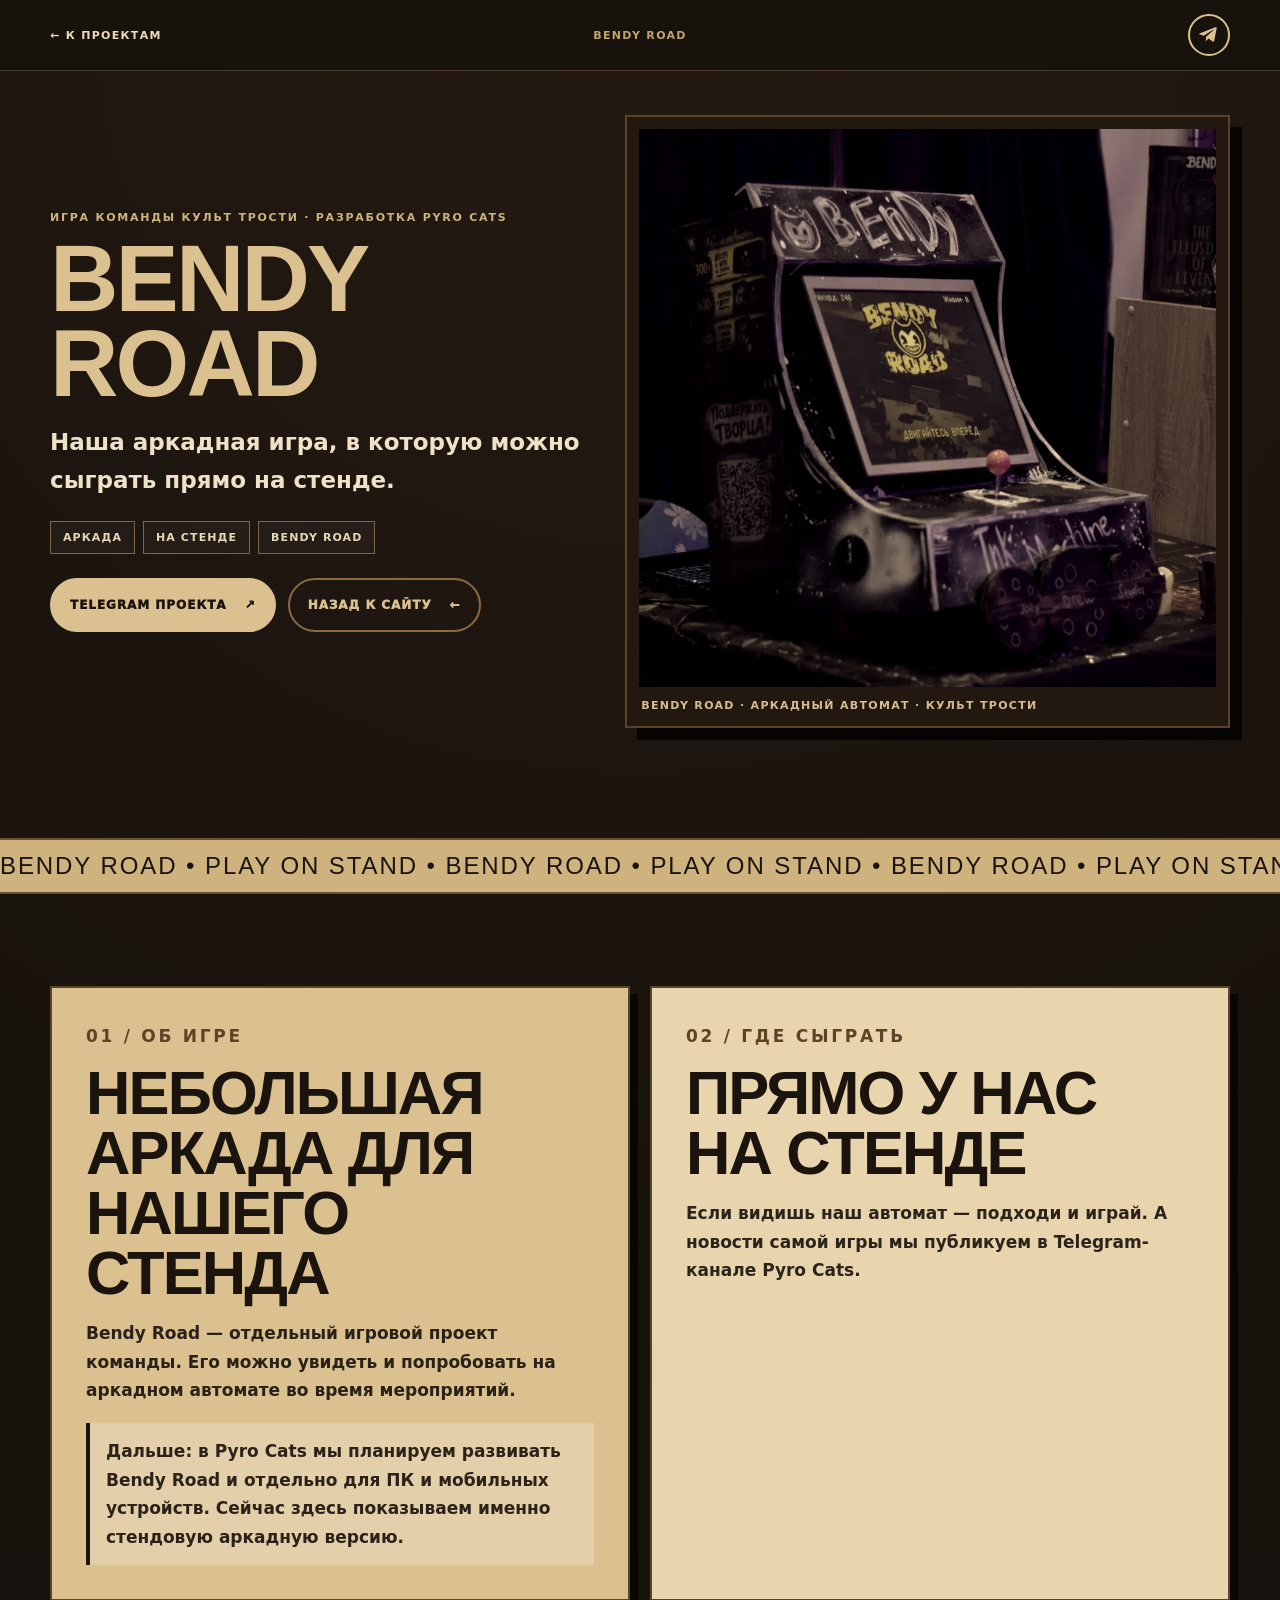
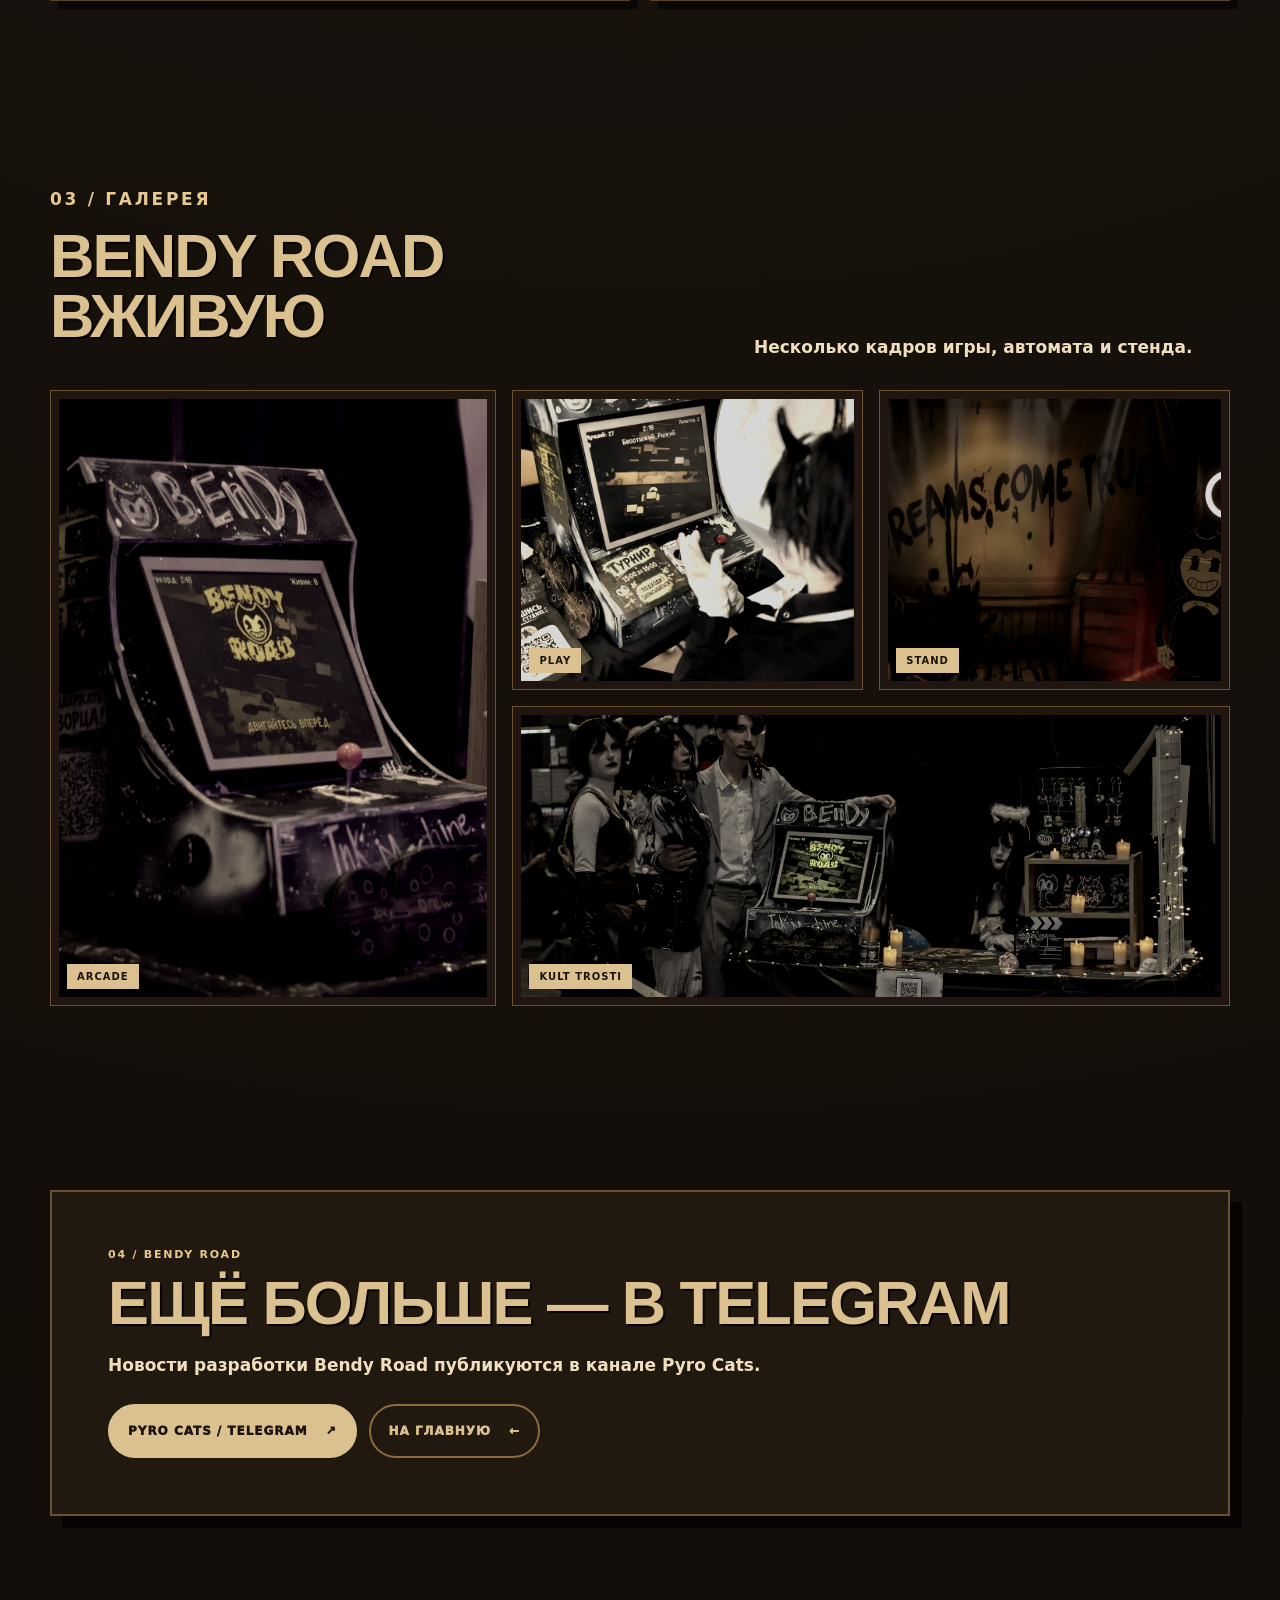
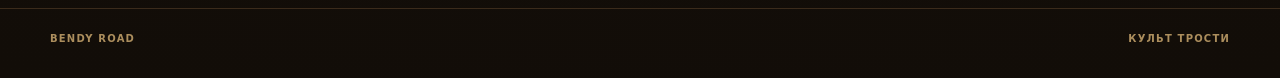
==== bendy-road.html @ 4a4bdbf6 "Add static site for Культ Трости Add complete static site for the Культ Трости project: index.html, " ====
<!doctype html>
<html lang="ru">
<head>
  <meta charset="utf-8">
  <meta name="viewport" content="width=device-width, initial-scale=1">
  <meta name="theme-color" content="#18120d">
  <meta name="description" content="Bendy Road — аркадная игра команды Культ Трости.">
  <title>Bendy Road — Культ Трости</title>
  <link rel="icon" href="assets/favicon.svg" type="image/svg+xml">
  <link rel="stylesheet" href="css/styles.css">
  <script src="js/main.js" defer></script>
</head>
<body class="page page--bendy">
  <a class="skip-link" href="#main">Перейти к содержимому</a>

  <header class="project-header">
    <div class="shell project-header__inner">
      <a class="project-back" href="index.html#projects">← К ПРОЕКТАМ</a>
      <span class="project-header__label">BENDY ROAD</span>
      <a class="project-header__social" href="https://t.me/pyro_cats" target="_blank" rel="noreferrer" aria-label="Telegram Bendy Road">
        <svg viewBox="0 0 24 24" aria-hidden="true"><path d="M21.4 3.2 18.2 19c-.2 1.1-.9 1.4-1.8.9l-4.9-3.6-2.4 2.3c-.3.3-.5.5-1 .5l.4-5 9-8.1c.4-.4-.1-.6-.6-.2L5.7 12.8 1 11.3c-1-.3-1-1 .2-1.5L19.5 2.7c.9-.3 1.7.2 1.9.5Z"/></svg>
      </a>
    </div>
  </header>

  <main id="main">
    <section class="bendy-hero section">
      <div class="shell bendy-hero__inner">
        <div class="bendy-hero__copy reveal">
          <p class="bendy-kicker">ИГРА КОМАНДЫ КУЛЬТ ТРОСТИ · РАЗРАБОТКА PYRO CATS</p>
          <h1>BENDY ROAD</h1>
          <p class="bendy-hero__lead">Наша аркадная игра, в которую можно сыграть прямо на стенде.</p>
          <div class="bendy-meta">
            <span>АРКАДА</span>
            <span>НА СТЕНДЕ</span>
            <span>BENDY ROAD</span>
          </div>
          <div class="bendy-hero__actions">
            <a class="bendy-button bendy-button--solid" href="https://t.me/pyro_cats" target="_blank" rel="noreferrer">Telegram проекта <span>↗</span></a>
            <a class="bendy-button bendy-button--outline" href="index.html#projects">Назад к сайту <span>←</span></a>
          </div>
        </div>

        <figure class="bendy-hero__media reveal" data-tilt-card>
          <img src="assets/images/bendy-machine.webp" alt="Аркадный автомат с Bendy Road" width="1280" height="853">
          <figcaption>BENDY ROAD · АРКАДНЫЙ АВТОМАТ · КУЛЬТ ТРОСТИ</figcaption>
        </figure>
      </div>
    </section>

    <div class="bendy-ticker" aria-hidden="true">
      <div class="bendy-ticker__track">
        <span>BENDY ROAD • PLAY ON STAND • BENDY ROAD • PLAY ON STAND • BENDY ROAD • PLAY ON STAND •&nbsp;</span>
        <span>BENDY ROAD • PLAY ON STAND • BENDY ROAD • PLAY ON STAND • BENDY ROAD • PLAY ON STAND •&nbsp;</span>
      </div>
    </div>

    <section class="bendy-overview section">
      <div class="shell bendy-grid-2">
        <article class="bendy-panel reveal">
          <p class="bendy-section-no">01 / ОБ ИГРЕ</p>
          <h2>НЕБОЛЬШАЯ АРКАДА ДЛЯ НАШЕГО СТЕНДА</h2>
          <p>Bendy Road — отдельный игровой проект команды. Его можно увидеть и попробовать на аркадном автомате во время мероприятий.</p>
          <p class="bendy-future-note"><strong>Дальше:</strong> в Pyro Cats мы планируем развивать Bendy Road и отдельно для ПК и мобильных устройств. Сейчас здесь показываем именно стендовую аркадную версию.</p>
        </article>

        <article class="bendy-panel bendy-panel--accent reveal">
          <p class="bendy-section-no">02 / ГДЕ СЫГРАТЬ</p>
          <h2>ПРЯМО У НАС НА СТЕНДЕ</h2>
          <p>Если видишь наш автомат — подходи и играй. А новости самой игры мы публикуем в Telegram-канале Pyro Cats.</p>
        </article>
      </div>
    </section>

    <section class="bendy-gallery section" aria-labelledby="gallery-title">
      <div class="shell">
        <div class="bendy-heading reveal">
          <div>
            <p class="bendy-section-no">03 / ГАЛЕРЕЯ</p>
            <h2 id="gallery-title">BENDY ROAD ВЖИВУЮ</h2>
          </div>
          <p>Несколько кадров игры, автомата и стенда.</p>
        </div>

        <div class="bendy-gallery__grid">
          <figure class="ink-frame ink-frame--large reveal"><img src="assets/images/bendy-machine.webp" alt="Игровой автомат Bendy Road" loading="lazy"><figcaption>ARCADE</figcaption></figure>
          <figure class="ink-frame reveal"><img src="assets/images/bendy-play.webp" alt="Посетитель играет в Bendy Road" loading="lazy"><figcaption>PLAY</figcaption></figure>
          <figure class="ink-frame reveal"><img src="assets/images/dreams.webp" alt="Оформление стенда" loading="lazy"><figcaption>STAND</figcaption></figure>
          <figure class="ink-frame reveal"><img src="assets/images/hero-stand.webp" alt="Стенд команды Культ Трости" loading="lazy"><figcaption>KULT TROSTI</figcaption></figure>
        </div>
      </div>
    </section>

    <section class="bendy-cta section">
      <div class="shell bendy-cta__inner reveal">
        <p class="bendy-section-no">04 / BENDY ROAD</p>
        <h2>ЕЩЁ БОЛЬШЕ — В TELEGRAM</h2>
        <p class="bendy-cta__lead">Новости разработки Bendy Road публикуются в канале Pyro Cats.</p>
        <div class="bendy-cta__actions">
          <a class="bendy-button bendy-button--solid" href="https://t.me/pyro_cats" target="_blank" rel="noreferrer">PYRO CATS / TELEGRAM <span>↗</span></a>
          <a class="bendy-button bendy-button--outline" href="index.html">НА ГЛАВНУЮ <span>←</span></a>
        </div>
      </div>
    </section>
  </main>

  <footer class="bendy-footer">
    <div class="shell">
      <span>BENDY ROAD</span>
      <span>КУЛЬТ ТРОСТИ</span>
    </div>
  </footer>
</body>
</html>
---- css/styles.css ----
:root {
  --paper: #f1e2c8;
  --paper-2: #f7ecd8;
  --ink: #11100e;
  --ink-soft: #25211c;
  --orange: #f26422;
  --yellow: #f5c84c;
  --pink: #ea8aa8;
  --teal: #67beb6;
  --blue: #94b7dc;
  --cream: #fff7e8;
  --white: #fffdf9;
  --radius: 28px;
  --radius-sm: 18px;
  --border: 3px solid var(--ink);
  --border-soft: 2px solid var(--ink);
  --shadow: 8px 8px 0 var(--ink);
  --shadow-sm: 5px 5px 0 var(--ink);
  --shell: min(1180px, calc(100vw - 40px));
  --ease: cubic-bezier(.2,.75,.25,1);
}

* { box-sizing: border-box; }
html { scroll-behavior: smooth; scroll-padding-top: 102px; }
body {
  margin: 0;
  min-width: 320px;
  overflow-x: hidden;
  color: var(--ink);
  background: var(--paper);
  font-family: Inter, ui-sans-serif, system-ui, -apple-system, BlinkMacSystemFont, "Segoe UI", sans-serif;
  text-rendering: optimizeLegibility;
}
body::before {
  content: "";
  position: fixed;
  inset: 0;
  z-index: 9998;
  pointer-events: none;
  opacity: .16;
  background-image: radial-gradient(rgba(17, 16, 14, .18) .6px, transparent .6px);
  background-size: 4px 4px;
  mix-blend-mode: multiply;
}
img { display: block; max-width: 100%; }
a { color: inherit; text-decoration: none; }
button, a { -webkit-tap-highlight-color: transparent; }
button { font: inherit; }
p { margin: 0; }
::selection { color: var(--ink); background: var(--pink); }
.shell { width: var(--shell); margin-inline: auto; }
.section { padding: 92px 0; }
.skip-link {
  position: fixed;
  left: 16px;
  top: 16px;
  z-index: 10000;
  transform: translateY(-180%);
  padding: 10px 14px;
  background: var(--ink);
  color: var(--white);
  border-radius: 12px;
  transition: transform .2s;
}
.skip-link:focus { transform: translateY(0); }

h1, h2, h3, .hero__title, .section-heading h2, .project-card__copy h3, .contacts-panel__headline h2,
.bendy-hero h1, .bendy-panel h2, .bendy-heading h2, .bendy-cta h2 {
  font-family: Impact, Haettenschweiler, "Arial Narrow Bold", sans-serif;
  letter-spacing: -.03em;
}

.site-header {
  position: sticky;
  top: 0;
  z-index: 100;
  padding: 14px 0 0;
}
.site-header__inner {
  display: grid;
  grid-template-columns: auto 1fr auto auto;
  align-items: center;
  gap: 16px;
  min-height: 78px;
  padding: 10px 12px;
  border: var(--border);
  border-radius: 999px;
  background: color-mix(in srgb, var(--paper) 93%, white 7%);
  box-shadow: var(--shadow-sm);
}
.brand {
  display: inline-flex;
  align-items: center;
  gap: 12px;
  min-width: 0;
}
.brand__logo {
  width: 58px;
  height: 58px;
  flex: 0 0 auto;
  border: 2px solid var(--ink);
  border-radius: 50%;
  object-fit: cover;
  background: var(--cream);
}
.brand__copy {
  display: grid;
  gap: 3px;
  min-width: 0;
}
.brand__copy strong {
  font-size: 19px;
  line-height: 1;
  font-weight: 950;
  white-space: nowrap;
}
.brand__copy small {
  font-size: 10px;
  font-weight: 900;
  letter-spacing: .12em;
  text-transform: uppercase;
  color: rgba(17, 16, 14, .78);
  white-space: nowrap;
}
.site-nav {
  display: flex;
  align-items: center;
  justify-self: center;
  gap: clamp(12px, 2.3vw, 30px);
}
.site-nav a {
  position: relative;
  font-size: 13px;
  font-weight: 900;
  letter-spacing: .04em;
  text-transform: uppercase;
}
.site-nav a::after {
  content: "";
  position: absolute;
  left: 0;
  right: 100%;
  bottom: -5px;
  height: 3px;
  background: var(--orange);
  transition: right .25s var(--ease);
}
.site-nav a:hover::after,
.site-nav a:focus-visible::after { right: 0; }
.header-links {
  display: flex;
  align-items: center;
  gap: 8px;
}
.icon-link, .nav-toggle {
  display: grid;
  place-items: center;
  width: 46px;
  height: 46px;
  border: 2px solid var(--ink);
  border-radius: 50%;
  background: var(--cream);
  transition: transform .2s var(--ease), background .2s;
}
.icon-link svg { width: 22px; fill: var(--ink); }
.icon-link--telegram { background: var(--blue); }
.icon-link--vk { background: var(--yellow); }
.icon-link:hover { transform: translateY(-2px) rotate(-4deg); }
.nav-toggle {
  display: none;
  padding: 10px;
  background: var(--orange);
  cursor: pointer;
}
.nav-toggle span {
  display: block;
  width: 100%;
  height: 2px;
  margin: 4px 0;
  background: var(--ink);
  transition: transform .2s, opacity .2s;
}

.eyebrow {
  margin: 0 0 14px;
  font-size: 12px;
  font-weight: 950;
  letter-spacing: .14em;
  text-transform: uppercase;
}
.hero { padding-top: 44px; }
.hero__top {
  display: grid;
  grid-template-columns: minmax(0, 1.15fr) minmax(290px, .85fr);
  gap: 24px;
  align-items: start;
}
.hero__copy { max-width: 760px; }
.hero__title {
  margin: 0;
  font-size: clamp(56px, 8vw, 118px);
  line-height: .92;
  text-transform: uppercase;
  text-wrap: balance;
}
.hero__lead {
  max-width: 720px;
  margin-top: 20px;
  font-size: clamp(18px, 2vw, 24px);
  line-height: 1.55;
  font-weight: 650;
}
.hero__actions {
  display: flex;
  flex-wrap: wrap;
  gap: 12px;
  margin-top: 28px;
}
.button {
  display: inline-flex;
  align-items: center;
  gap: 10px;
  min-height: 54px;
  padding: 0 20px;
  border: var(--border-soft);
  border-radius: 999px;
  font-size: 13px;
  font-weight: 950;
  letter-spacing: .08em;
  text-transform: uppercase;
  box-shadow: var(--shadow-sm);
  transition: transform .2s var(--ease), box-shadow .2s var(--ease), background .2s;
}
.button:hover { transform: translate(-2px, -2px); box-shadow: 7px 7px 0 var(--ink); }
.button--primary { background: var(--orange); }
.button--secondary { background: var(--cream); }
.neo-card {
  position: relative;
  border: var(--border);
  border-radius: var(--radius);
  box-shadow: var(--shadow);
}
.neo-card--yellow { background: var(--yellow); }
.neo-card--blue { background: var(--blue); }
.hero-note { padding: 28px 28px 30px; }
.hero-note__title {
  margin: 0 0 18px;
  font-size: clamp(28px, 2.8vw, 40px);
  line-height: .92;
  font-weight: 950;
}
.bullet-list {
  margin: 0;
  padding-left: 20px;
  display: grid;
  gap: 8px;
  font-size: 16px;
  line-height: 1.5;
  font-weight: 750;
}
.hero-note__text {
  margin-top: 16px;
  font-size: 15px;
  line-height: 1.55;
  font-weight: 650;
}
.hero-media {
  position: relative;
  margin-top: 28px;
  overflow: hidden;
  min-height: 520px;
  border: var(--border);
  border-radius: var(--radius);
  box-shadow: var(--shadow);
  background: var(--ink);
}
.hero-media img {
  width: 100%;
  height: 100%;
  min-height: 520px;
  object-fit: cover;
  transition: transform .7s var(--ease), filter .35s;
}
.hero-media:hover img { transform: scale(1.03); filter: saturate(1.03) contrast(1.02); }
.hero-media__tag,
.hero-media__caption {
  position: absolute;
  z-index: 2;
  padding: 10px 14px;
  border: 2px solid var(--ink);
  background: var(--paper-2);
  font-weight: 950;
  box-shadow: var(--shadow-sm);
}
.hero-media__tag {
  top: 18px;
  border-radius: 14px;
  font-size: clamp(13px, 1.8vw, 22px);
}
.hero-media__tag--left { left: 18px; background: var(--pink); transform: rotate(-3deg); }
.hero-media__tag--right { right: 18px; background: var(--yellow); transform: rotate(3deg); }
.hero-media__caption {
  left: 18px;
  bottom: 18px;
  border-radius: 12px;
  font-size: 11px;
  letter-spacing: .1em;
}
.hero-pills {
  display: grid;
  grid-template-columns: repeat(4, 1fr);
  gap: 12px;
  margin-top: 18px;
}
.hero-pills span {
  display: flex;
  align-items: center;
  gap: 10px;
  min-height: 62px;
  padding: 10px 14px;
  border: 2px solid var(--ink);
  border-radius: 18px;
  font-size: 13px;
  font-weight: 900;
  box-shadow: var(--shadow-sm);
}
.hero-pills span:nth-child(1) { background: var(--orange); }
.hero-pills span:nth-child(2) { background: var(--blue); }
.hero-pills span:nth-child(3) { background: var(--pink); }
.hero-pills span:nth-child(4) { background: var(--yellow); }
.hero-pills b {
  display: inline-grid;
  place-items: center;
  width: 28px;
  height: 28px;
  border: 2px solid var(--ink);
  border-radius: 50%;
  background: rgba(255,255,255,.45);
  font-size: 11px;
}

.marquee {
  overflow: hidden;
  margin-top: 22px;
  border-block: 3px solid var(--ink);
  background: var(--ink);
  color: var(--paper);
  transform: rotate(-1deg) scale(1.01);
}
.marquee__track { display: flex; width: max-content; animation: marquee 22s linear infinite; }
.marquee__track span {
  padding: 14px 0;
  font-family: Impact, Haettenschweiler, sans-serif;
  font-size: 24px;
  letter-spacing: .06em;
  white-space: nowrap;
}
@keyframes marquee { to { transform: translateX(-50%); } }

.section-heading {
  display: grid;
  grid-template-columns: 1fr minmax(320px, .86fr);
  gap: 28px;
  align-items: end;
  margin-bottom: 36px;
}
.section-heading h2 {
  margin: 0;
  font-size: clamp(48px, 5.9vw, 86px);
  line-height: .95;
  text-transform: uppercase;
  text-wrap: balance;
}
.section-heading .eyebrow { grid-column: 1 / -1; margin-bottom: -6px; }
.section-heading--row .eyebrow { grid-column: auto; }
.section-lead {
  max-width: 560px;
  margin: 0;
  font-size: clamp(18px, 1.95vw, 24px);
  line-height: 1.56;
  font-weight: 650;
}
.about-grid {
  display: grid;
  grid-template-columns: .92fr 1.08fr;
  gap: 22px;
  align-items: stretch;
}
.about-copy { padding: clamp(24px, 4vw, 42px); }
.big-copy {
  margin: 0 0 18px;
  font-size: clamp(28px, 4vw, 46px);
  line-height: 1;
  font-weight: 950;
}
.about-copy > p:not(.big-copy) {
  font-size: 17px;
  line-height: 1.66;
  font-weight: 650;
}
.micro-tags {
  display: flex;
  flex-wrap: wrap;
  gap: 8px;
  margin-top: 26px;
}
.micro-tags span {
  padding: 8px 12px;
  border: 2px solid var(--ink);
  border-radius: 999px;
  background: var(--paper-2);
  font-size: 11px;
  font-weight: 950;
}
.photo-card {
  position: relative;
  margin: 0;
  overflow: hidden;
  min-height: 300px;
  border: var(--border);
  border-radius: 24px;
  background: var(--ink);
  box-shadow: var(--shadow-sm);
}
.photo-card img {
  width: 100%;
  height: 100%;
  min-height: inherit;
  object-fit: cover;
  transition: transform .55s var(--ease), filter .35s;
}
.photo-card:hover img { transform: scale(1.035); }
.photo-card figcaption {
  position: absolute;
  left: 14px;
  bottom: 14px;
  padding: 7px 10px;
  border: 2px solid var(--ink);
  border-radius: 12px;
  background: var(--paper-2);
  font-size: 11px;
  font-weight: 950;
  letter-spacing: .12em;
}
.photo-card--wide { min-height: 460px; }
.photo-card--tall { grid-row: span 2; min-height: 460px; }

.activities { background: color-mix(in srgb, var(--paper) 92%, white 8%); }
.activity-grid {
  display: grid;
  grid-template-columns: repeat(2, 1fr);
  gap: 18px;
}
.activity-card {
  display: grid;
  grid-template-columns: .86fr 1fr;
  overflow: hidden;
  border: var(--border);
  border-radius: 26px;
  box-shadow: var(--shadow);
}
.activity-card__media { min-height: 260px; background: var(--ink); }
.activity-card__media img { width: 100%; height: 100%; object-fit: cover; }
.activity-card__copy {
  padding: 22px;
  display: flex;
  flex-direction: column;
  justify-content: center;
  gap: 12px;
}
.activity-card__index {
  display: inline-grid;
  place-items: center;
  width: 38px;
  height: 38px;
  border: 2px solid var(--ink);
  border-radius: 50%;
  font-size: 12px;
  font-weight: 950;
  background: rgba(255,255,255,.45);
}
.activity-card h3 {
  margin: 0;
  font-size: clamp(28px, 3vw, 40px);
  line-height: .95;
  text-transform: uppercase;
}
.activity-card p { font-size: 16px; line-height: 1.55; font-weight: 650; }
.activity-card--orange { background: var(--orange); }
.activity-card--pink { background: var(--pink); }
.activity-card--yellow { background: var(--yellow); }
.activity-card--cream { background: var(--cream); }

.gallery { background: var(--paper-2); border-top: 3px solid rgba(17, 16, 14, .08); }
.photo-collage {
  display: grid;
  grid-template-columns: 1.1fr 1fr 1fr 1.1fr;
  grid-auto-rows: 240px;
  gap: 16px;
}

.project-card {
  display: grid;
  grid-template-columns: minmax(320px, .92fr) minmax(320px, 1.08fr);
  overflow: hidden;
  min-height: 480px;
  border: var(--border);
  border-radius: 30px;
  background: var(--ink);
  color: var(--paper-2);
  box-shadow: 10px 10px 0 var(--ink);
  transition: transform .22s var(--ease), box-shadow .22s var(--ease);
}
.project-card:hover { transform: translate(-2px, -2px); box-shadow: 13px 13px 0 var(--ink); }
.project-card__copy {
  padding: clamp(28px, 4vw, 44px);
  display: flex;
  flex-direction: column;
  justify-content: center;
}
.project-card__copy .eyebrow { color: #d7c09c; }
.project-card__copy h3 {
  margin: 0 0 16px;
  font-size: clamp(68px, 7.8vw, 112px);
  line-height: .86;
  text-transform: uppercase;
}
.project-card__copy p:not(.eyebrow) {
  max-width: 520px;
  font-size: 19px;
  line-height: 1.56;
  color: #f0dfc2;
}
.project-card__button {
  display: inline-flex;
  align-items: center;
  justify-content: space-between;
  gap: 18px;
  width: fit-content;
  min-height: 54px;
  margin-top: 24px;
  padding: 0 18px;
  border: 2px solid var(--paper-2);
  border-radius: 999px;
  font-size: 13px;
  font-weight: 950;
  letter-spacing: .08em;
  text-transform: uppercase;
}
.project-card__media {
  position: relative;
  min-height: 480px;
  border-left: 3px solid rgba(241,226,200,.18);
  background: #0f0d0b;
}
.project-card__media img { width: 100%; height: 100%; object-fit: cover; transition: transform .7s var(--ease); }
.project-card:hover .project-card__media img { transform: scale(1.035); }

.contacts-panel {
  display: grid;
  grid-template-columns: .92fr 1.08fr;
  gap: 22px;
  padding: clamp(24px, 4vw, 42px);
  border: var(--border);
  border-radius: 30px;
  background: linear-gradient(135deg, var(--cream), #f7e6c1);
  box-shadow: var(--shadow);
}
.contacts-panel__headline h2 {
  margin: 0;
  font-size: clamp(54px, 6.3vw, 94px);
  line-height: .92;
  text-transform: uppercase;
}
.contacts-panel__headline > p:not(.eyebrow) {
  max-width: 440px;
  margin-top: 20px;
  font-size: 18px;
  line-height: 1.58;
  font-weight: 650;
}
.social-list { display: grid; gap: 14px; align-content: center; }
.social-card {
  display: grid;
  grid-template-columns: auto 1fr auto;
  gap: 18px;
  align-items: center;
  min-height: 108px;
  padding: 16px 18px;
  border: var(--border-soft);
  border-radius: 24px;
  background: var(--white);
  box-shadow: var(--shadow-sm);
  transition: transform .22s var(--ease), box-shadow .22s var(--ease);
}
.social-card:hover { transform: translate(-2px,-2px); box-shadow: 7px 7px 0 var(--ink); }
.social-card--telegram { background: var(--blue); }
.social-card--vk { background: var(--yellow); }
.social-card--dev { background: var(--pink); }
.social-card__icon {
  display: grid;
  place-items: center;
  width: 62px;
  height: 62px;
  border: 3px solid var(--ink);
  border-radius: 18px;
  background: var(--paper-2);
}
.social-card__icon svg { width: 30px; fill: var(--ink); }
.social-card__icon--vk {
  font-family: Arial Black, Impact, sans-serif;
  font-size: 22px;
  font-weight: 900;
}
.social-card span:nth-child(2) { min-width: 0; }
.social-card small, .social-card strong, .social-card em { display: block; }
.social-card small { margin-bottom: 4px; font-size: 10px; letter-spacing: .14em; font-weight: 950; }
.social-card strong { font-size: clamp(18px, 2vw, 28px); line-height: 1; }
.social-card em {
  margin-top: 7px;
  overflow: hidden;
  text-overflow: ellipsis;
  white-space: nowrap;
  font-size: 13px;
  font-style: normal;
  font-weight: 700;
}
.social-card > b { font-size: 30px; transition: transform .2s; }
.social-card:hover > b { transform: translate(5px, -5px); }

.site-footer {
  border-top: 3px solid var(--ink);
  background: var(--ink);
  color: var(--paper);
}
.site-footer__inner {
  display: flex;
  justify-content: space-between;
  align-items: center;
  gap: 18px;
  padding: 22px 0;
}
.footer-brand {
  display: inline-flex;
  align-items: center;
  gap: 12px;
}
.footer-brand img {
  width: 48px;
  height: 48px;
  border-radius: 50%;
  border: 2px solid var(--paper);
}
.footer-brand span { display: grid; gap: 3px; }
.footer-brand strong { font-size: 15px; font-weight: 950; }
.footer-brand small, .site-footer__inner p {
  font-size: 11px;
  font-weight: 900;
  letter-spacing: .08em;
  text-transform: uppercase;
}
.site-footer__inner p { max-width: 520px; color: #e9ddca; }

.reveal {
  opacity: 0;
  transform: translateY(22px);
  transition: opacity .65s var(--ease), transform .65s var(--ease);
}
.reveal.is-visible { opacity: 1; transform: translateY(0); }
.cursor-dot {
  position: fixed;
  z-index: 9999;
  left: 0;
  top: 0;
  width: 18px;
  height: 18px;
  border: 2px solid var(--ink);
  border-radius: 50%;
  background: var(--pink);
  pointer-events: none;
  transform: translate(-50%, -50%);
  opacity: 0;
  transition: width .15s, height .15s, opacity .15s;
}
.cursor-dot.is-active { width: 42px; height: 42px; background: transparent; }

/* Bendy page */
.page--bendy {
  --bendy-bg: #18120d;
  --bendy-panel: #dbc190;
  --bendy-panel-2: #e8d5ae;
  --bendy-border: #5b4327;
  --bendy-text: #1b140e;
  --bendy-muted: #efdcb9;
  color: var(--bendy-muted);
  background: radial-gradient(circle at top, #241a12 0, #18120d 38%, #120d08 100%);
}
.page--bendy::before {
  opacity: .24;
  background-image: radial-gradient(rgba(232, 213, 174, .16) .7px, transparent .7px);
  mix-blend-mode: screen;
}
.page--bendy ::selection { color: var(--bendy-text); background: var(--bendy-panel); }
.project-header {
  position: sticky;
  top: 0;
  z-index: 100;
  padding: 14px 0;
  background: color-mix(in srgb, #18120d 90%, transparent);
  backdrop-filter: blur(12px);
  border-bottom: 1px solid rgba(219, 193, 144, .24);
}
.project-header__inner {
  display: grid;
  grid-template-columns: 1fr auto 1fr;
  gap: 16px;
  align-items: center;
}
.project-back, .project-header__label {
  font-size: 11px;
  font-weight: 900;
  letter-spacing: .12em;
  text-transform: uppercase;
}
.project-header__label { justify-self: center; color: #c2a46f; }
.project-header__social {
  justify-self: end;
  display: grid;
  place-items: center;
  width: 42px;
  height: 42px;
  border: 2px solid var(--bendy-panel);
  border-radius: 50%;
}
.project-header__social svg { width: 20px; fill: var(--bendy-panel); }

.bendy-hero { padding-top: 44px; }
.bendy-hero__inner {
  display: grid;
  grid-template-columns: minmax(0, .95fr) minmax(0, 1.05fr);
  gap: 28px;
  align-items: center;
}
.bendy-kicker, .bendy-section-no {
  color: #cfb37f;
  font-size: 11px;
  font-weight: 900;
  letter-spacing: .16em;
  text-transform: uppercase;
}
.bendy-hero h1 {
  margin: 12px 0 18px;
  color: var(--bendy-panel);
  font-size: clamp(64px, 9vw, 120px);
  line-height: .9;
  text-transform: uppercase;
}
.bendy-hero__lead {
  max-width: 560px;
  font-size: clamp(18px, 2vw, 23px);
  line-height: 1.62;
  color: #f0e2c8;
  font-weight: 600;
}
.bendy-meta {
  display: flex;
  flex-wrap: wrap;
  gap: 8px;
  margin-top: 22px;
}
.bendy-meta span {
  padding: 9px 12px;
  border: 1px solid #7f6642;
  color: #e8d7b5;
  background: rgba(255,255,255,.03);
  font-size: 11px;
  font-weight: 900;
  letter-spacing: .1em;
}
.bendy-hero__actions {
  display: flex;
  flex-wrap: wrap;
  gap: 12px;
  margin-top: 24px;
}
.bendy-button {
  display: inline-flex;
  align-items: center;
  justify-content: space-between;
  gap: 18px;
  min-height: 54px;
  padding: 0 18px;
  border-radius: 999px;
  font-size: 12px;
  font-weight: 950;
  letter-spacing: .08em;
  text-transform: uppercase;
  transition: transform .2s var(--ease), background .2s, color .2s;
}
.bendy-button:hover { transform: translateY(-2px); }
.bendy-button--solid {
  border: 2px solid var(--bendy-panel);
  color: var(--bendy-text);
  background: var(--bendy-panel);
}
.bendy-button--solid:hover {
  color: var(--bendy-panel);
  background: transparent;
}
.bendy-button--outline {
  border: 2px solid #8c6b41;
  color: var(--bendy-panel);
  background: transparent;
}
.bendy-button--outline:hover {
  color: var(--bendy-text);
  background: var(--bendy-panel);
}
.bendy-hero__media {
  margin: 0;
  overflow: hidden;
  padding: 12px;
  border: 2px solid var(--bendy-border);
  background: #231810;
  box-shadow: 12px 12px 0 #050403;
}
.bendy-hero__media img {
  width: 100%;
  height: min(62vh, 560px);
  object-fit: cover;
  filter: sepia(.55) saturate(.8) contrast(1.12) brightness(.88);
}
.bendy-hero__media figcaption {
  padding: 12px 2px 2px;
  color: #d5bd93;
  font-size: 11px;
  font-weight: 900;
  letter-spacing: .12em;
  text-transform: uppercase;
}
.bendy-ticker {
  overflow: hidden;
  padding: 12px 0;
  margin-top: 18px;
  border-block: 2px solid #6a5130;
  color: var(--bendy-text);
  background: #cfb37f;
  font-family: Impact, sans-serif;
  font-size: 24px;
  letter-spacing: .08em;
  white-space: nowrap;
}
.bendy-ticker > span { display: block; }

.bendy-grid-2 {
  display: grid;
  grid-template-columns: 1fr 1fr;
  gap: 20px;
}
.bendy-panel {
  padding: clamp(24px, 4vw, 34px);
  border: 2px solid var(--bendy-border);
  background: var(--bendy-panel);
  color: var(--bendy-text);
  box-shadow: 8px 8px 0 #090603;
}
.bendy-panel--accent { background: var(--bendy-panel-2); }
.bendy-panel h2, .bendy-heading h2, .bendy-cta h2 {
  margin: 12px 0 16px;
  color: var(--bendy-text);
  font-size: clamp(42px, 5.6vw, 78px);
  line-height: .96;
  text-transform: uppercase;
  text-wrap: balance;
}
.bendy-panel p, .bendy-heading p, .bendy-cta__lead {
  font-size: 17px;
  line-height: 1.68;
  color: rgba(27, 20, 14, .92);
  font-weight: 650;
}
.bendy-list {
  margin: 0;
  padding-left: 22px;
  display: grid;
  gap: 10px;
  font-size: 16px;
  line-height: 1.6;
  color: rgba(27, 20, 14, .96);
  font-weight: 650;
}
.bendy-heading {
  display: grid;
  grid-template-columns: 1fr minmax(260px, .7fr);
  gap: 24px;
  align-items: end;
  margin-bottom: 28px;
}
.bendy-heading p:last-child {
  color: #ebd8b3;
  font-size: 17px;
  line-height: 1.64;
}
.bendy-card-grid {
  display: grid;
  grid-template-columns: repeat(3, 1fr);
  gap: 18px;
}
.bendy-mini-card {
  overflow: hidden;
  border: 2px solid #6a5130;
  background: #221810;
  box-shadow: 8px 8px 0 #060403;
}
.bendy-mini-card img {
  width: 100%;
  height: 250px;
  object-fit: cover;
  filter: sepia(.45) saturate(.8) contrast(1.1) brightness(.88);
}
.bendy-mini-card div { padding: 18px; }
.bendy-mini-card h3 {
  margin: 0 0 10px;
  color: var(--bendy-panel);
  font-size: 32px;
  line-height: .98;
  text-transform: uppercase;
}
.bendy-mini-card p {
  color: #e5d2ab;
  font-size: 15px;
  line-height: 1.6;
  font-weight: 650;
}
.bendy-gallery__grid {
  display: grid;
  grid-template-columns: 1.12fr .88fr .88fr;
  grid-auto-rows: 300px;
  gap: 16px;
}
.ink-frame {
  position: relative;
  margin: 0;
  overflow: hidden;
  padding: 8px;
  border: 1px solid #6a5130;
  background: #20160f;
}
.ink-frame--large { grid-row: span 2; }
.ink-frame:last-child { grid-column: span 2; }
.ink-frame img {
  width: 100%;
  height: 100%;
  object-fit: cover;
  filter: sepia(.55) saturate(.65) contrast(1.18) brightness(.84);
  transition: filter .35s, transform .55s var(--ease);
}
.ink-frame:hover img {
  filter: sepia(.35) saturate(.8) contrast(1.1) brightness(.9);
  transform: scale(1.025);
}
.ink-frame figcaption {
  position: absolute;
  left: 16px;
  bottom: 16px;
  padding: 7px 10px;
  color: var(--bendy-text);
  background: var(--bendy-panel);
  font-size: 10px;
  font-weight: 900;
  letter-spacing: .1em;
  text-transform: uppercase;
}
.bendy-cta__inner {
  padding: clamp(28px, 5vw, 56px);
  border: 2px solid #6a5130;
  background: #21180f;
  box-shadow: 12px 12px 0 #050403;
}
.bendy-cta__lead {
  max-width: 760px;
  margin-top: 18px;
  color: #e8d7b7;
}
.bendy-cta__actions { display: flex; flex-wrap: wrap; gap: 12px; margin-top: 24px; }
.bendy-footer {
  padding: 24px 0 34px;
  color: #ac8e5d;
  border-top: 1px solid #3b2b1b;
  font-size: 10px;
  font-weight: 900;
  letter-spacing: .12em;
}
.bendy-footer .shell { display: flex; justify-content: space-between; gap: 20px; }
.cursor-dot--light { border-color: var(--bendy-panel); background: #cfb37f; }

@media (max-width: 1100px) {
  .site-header__inner { grid-template-columns: auto 1fr auto auto; }
  .brand__copy small { display: none; }
  .activity-card { grid-template-columns: 1fr; }
  .activity-card__media { min-height: 240px; }
}

@media (max-width: 980px) {
  :root { --shell: min(100% - 28px, 760px); }
  .site-header__inner { grid-template-columns: auto 1fr auto; }
  .header-links { display: none; }
  .nav-toggle { display: grid; }
  .site-nav {
    position: absolute;
    left: 14px;
    right: 14px;
    top: calc(100% + 10px);
    display: grid;
    gap: 0;
    padding: 10px;
    border: var(--border);
    border-radius: 24px;
    background: var(--paper);
    box-shadow: var(--shadow);
    opacity: 0;
    transform: translateY(-10px) scale(.98);
    pointer-events: none;
    transition: opacity .2s, transform .2s;
  }
  .site-nav.is-open { opacity: 1; transform: translateY(0) scale(1); pointer-events: auto; }
  .site-nav a { padding: 14px; border-radius: 14px; font-size: 15px; }
  .site-nav a:hover { background: var(--yellow); }
  .site-nav a::after { display: none; }
  .nav-toggle[aria-expanded="true"] span:nth-child(1) { transform: translateY(6px) rotate(45deg); }
  .nav-toggle[aria-expanded="true"] span:nth-child(2) { opacity: 0; }
  .nav-toggle[aria-expanded="true"] span:nth-child(3) { transform: translateY(-6px) rotate(-45deg); }

  .hero__top,
  .section-heading,
  .about-grid,
  .contacts-panel,
  .project-card,
  .bendy-hero__inner,
  .bendy-grid-2,
  .bendy-heading { grid-template-columns: 1fr; }

  .hero-pills,
  .activity-grid,
  .bendy-card-grid { grid-template-columns: 1fr 1fr; }
  .photo-collage { grid-template-columns: repeat(2, 1fr); }
  .photo-card--wide { min-height: 420px; }
  .project-card__media { border-left: 0; border-top: 3px solid rgba(241,226,200,.18); min-height: 420px; }
  .project-card { min-height: auto; }
  .project-card__copy h3 { font-size: clamp(62px, 11vw, 100px); }
  .bendy-gallery__grid { grid-template-columns: 1fr 1fr; }
  .ink-frame--large { grid-row: span 1; grid-column: 1 / -1; }
  .ink-frame:last-child { grid-column: 1 / -1; }
  .project-header__inner { grid-template-columns: 1fr auto 1fr; }
}

@media (max-width: 640px) {
  :root { --shell: calc(100vw - 20px); --radius: 22px; --shadow: 5px 5px 0 var(--ink); }
  html { scroll-padding-top: 92px; }
  .section { padding: 68px 0; }
  .site-header { padding-top: 8px; }
  .site-header__inner { min-height: 62px; padding: 7px 8px 7px 10px; gap: 10px; }
  .brand__logo { width: 44px; height: 44px; }
  .brand__copy strong { font-size: 15px; }
  .hero { padding-top: 26px; }
  .hero__title { font-size: clamp(48px, 12.6vw, 72px); }
  .hero__lead, .section-lead { font-size: 17px; }
  .hero-media { min-height: 400px; }
  .hero-media img { min-height: 400px; object-position: 42% center; }
  .hero-media__tag { font-size: 12px; padding: 8px 10px; }
  .hero-media__tag--right { top: auto; bottom: 56px; }
  .hero-media__caption { font-size: 9px; }
  .hero-pills,
  .activity-grid,
  .photo-collage,
  .bendy-card-grid,
  .bendy-gallery__grid { grid-template-columns: 1fr; }
  .hero-pills span { min-height: 56px; }
  .section-heading { gap: 18px; margin-bottom: 28px; }
  .section-heading h2 { font-size: clamp(40px, 12vw, 62px); }
  .about-copy > p:not(.big-copy), .activity-card p, .contacts-panel__headline > p:not(.eyebrow) { font-size: 16px; }
  .photo-card--wide, .photo-card--tall { min-height: 340px; }
  .photo-collage { grid-auto-rows: 220px; gap: 10px; }
  .activity-card h3 { font-size: 30px; }
  .project-card__copy { min-height: auto; }
  .project-card__copy h3 { font-size: 74px; }
  .project-card__copy p:not(.eyebrow) { font-size: 17px; }
  .project-card__media { min-height: 340px; }
  .contacts-panel { padding: 22px; }
  .contacts-panel__headline h2 { font-size: clamp(44px, 13vw, 74px); }
  .social-card { grid-template-columns: auto 1fr auto; gap: 10px; padding: 12px; min-height: 88px; }
  .social-card__icon { width: 48px; height: 48px; border-radius: 14px; }
  .social-card__icon svg { width: 24px; }
  .social-card strong { font-size: 16px; }
  .social-card em { max-width: 190px; }
  .site-footer__inner { flex-direction: column; align-items: flex-start; padding: 20px 0; }
  .cursor-dot { display: none; }
  .project-header__label { display: none; }
  .project-header__inner { grid-template-columns: 1fr auto; }
  .bendy-hero h1 { font-size: clamp(54px, 16vw, 82px); }
  .bendy-hero__lead, .bendy-panel p, .bendy-list, .bendy-heading p:last-child, .bendy-mini-card p, .bendy-cta__lead { font-size: 16px; }
  .bendy-panel h2, .bendy-heading h2, .bendy-cta h2 { font-size: clamp(38px, 12vw, 58px); }
  .bendy-mini-card img { height: 220px; }
  .bendy-hero__media img { height: 380px; }
  .bendy-gallery__grid { grid-auto-rows: 260px; }
  .ink-frame--large, .ink-frame:last-child { grid-column: auto; }
  .bendy-cta__actions { flex-direction: column; }
  .bendy-button { width: 100%; }
  .bendy-footer .shell { flex-direction: column; }
}

@media (prefers-reduced-motion: reduce) {
  html { scroll-behavior: auto; }
  *, *::before, *::after { animation-duration: .001ms !important; animation-iteration-count: 1 !important; transition-duration: .001ms !important; }
  .reveal { opacity: 1; transform: none; }
  .cursor-dot { display: none; }
}

/* v3 readability pass */
.hero__top > *, .section-heading > *, .project-card > *, .bendy-hero__inner > * { min-width: 0; }
.hero__title {
  max-width: 6.5ch;
  font-size: clamp(76px, 9vw, 132px);
  line-height: .78;
  letter-spacing: -.035em;
}
.hero__title span { display: block; }
.hero__descriptor {
  display: inline-block;
  margin-top: 18px;
  padding: 8px 12px;
  border: 2px solid var(--ink);
  border-radius: 999px;
  background: var(--orange);
  font-size: clamp(15px, 1.7vw, 22px);
  font-weight: 950;
  letter-spacing: .06em;
}
.section-heading h2 { font-size: clamp(44px, 5.3vw, 76px); line-height: .97; }
.project-card__copy h3 { font-size: clamp(60px, 6.6vw, 94px); line-height: .9; }
.bendy-hero h1 { font-size: clamp(58px, 7.4vw, 98px); line-height: .9; }
.bendy-panel h2, .bendy-heading h2, .bendy-cta h2 { font-size: clamp(38px, 4.8vw, 64px); line-height: .98; }

@media (max-width: 640px) {
  .hero__title { max-width: none; font-size: clamp(62px, 20vw, 92px); line-height: .8; }
  .hero__descriptor { margin-top: 14px; font-size: 13px; }
  .section-heading h2 { font-size: clamp(38px, 11vw, 56px); }
  .project-card__copy h3 { font-size: clamp(58px, 17vw, 78px); }
  .bendy-hero h1 { font-size: clamp(54px, 16vw, 76px); }
}


/* v4: events + Bendy readability */
.events {
  background: var(--paper-2);
  border-top: 3px solid rgba(17, 16, 14, .08);
}
.events-grid {
  display: grid;
  grid-template-columns: repeat(2, minmax(0, 1fr));
  gap: 18px;
}
.event-card {
  display: grid;
  grid-template-columns: minmax(190px, .78fr) minmax(0, 1.22fr);
  overflow: hidden;
  min-height: 330px;
  border: var(--border);
  border-radius: 28px;
  box-shadow: var(--shadow);
  transition: transform .22s var(--ease), box-shadow .22s var(--ease);
}
.event-card:hover {
  transform: translate(-2px, -2px);
  box-shadow: 11px 11px 0 var(--ink);
}
.event-card__logo {
  display: grid;
  place-items: center;
  padding: 22px;
  background: var(--white);
  border-right: 3px solid var(--ink);
}
.event-card__logo img {
  width: min(100%, 270px);
  aspect-ratio: 1;
  object-fit: contain;
}
.event-card__copy {
  display: flex;
  flex-direction: column;
  justify-content: center;
  align-items: flex-start;
  gap: 12px;
  min-width: 0;
  padding: clamp(22px, 3vw, 32px);
}
.event-card--indiecon .event-card__copy { background: var(--yellow); }
.event-card--alia .event-card__copy { background: var(--blue); }
.event-card__status {
  display: inline-flex;
  align-items: center;
  min-height: 30px;
  padding: 0 10px;
  border: 2px solid var(--ink);
  border-radius: 999px;
  background: var(--paper-2);
  font-size: 10px;
  font-weight: 950;
  letter-spacing: .12em;
}
.event-card h3 {
  margin: 0;
  font-size: clamp(38px, 4.3vw, 62px);
  line-height: .92;
  text-transform: uppercase;
}
.event-card p {
  font-size: 16px;
  line-height: 1.55;
  font-weight: 650;
}
.event-card__link {
  display: inline-flex;
  align-items: center;
  gap: 10px;
  margin-top: 6px;
  padding-bottom: 4px;
  border-bottom: 3px solid var(--ink);
  font-size: 12px;
  font-weight: 950;
  letter-spacing: .06em;
  text-transform: uppercase;
}

.page--bendy .bendy-heading h2,
.page--bendy .bendy-cta h2 {
  color: var(--bendy-panel);
  text-shadow: 2px 2px 0 #050403;
}
.page--bendy .bendy-cta__lead,
.page--bendy .bendy-heading p:last-child {
  color: #f0dfbf;
}
.page--bendy .bendy-section-no {
  color: #e0c18b;
}
.bendy-future-note {
  margin-top: 18px;
  padding: 14px 16px;
  border-left: 4px solid var(--bendy-text);
  background: rgba(255, 255, 255, .22);
}

@media (max-width: 980px) {
  .events-grid { grid-template-columns: 1fr; }
  .event-card { grid-template-columns: 260px minmax(0, 1fr); }
}

@media (max-width: 640px) {
  .event-card { grid-template-columns: 1fr; min-height: 0; }
  .event-card__logo {
    min-height: 250px;
    border-right: 0;
    border-bottom: 3px solid var(--ink);
  }
  .event-card__logo img { width: min(74vw, 260px); }
  .event-card h3 { font-size: 44px; }
}

/* v5: Bendy Road readability + ticker fixes */
.bendy-ticker {
  position: relative;
  width: 100%;
  overflow: hidden;
}
.bendy-ticker__track {
  display: flex;
  width: max-content;
  will-change: transform;
  animation: bendyTickerV5 24s linear infinite;
}
.bendy-ticker__track span {
  display: block;
  flex: 0 0 auto;
  padding-right: 1.5rem;
}
.bendy-ticker:hover .bendy-ticker__track {
  animation-play-state: paused;
}
@keyframes bendyTickerV5 {
  from { transform: translate3d(0, 0, 0); }
  to { transform: translate3d(-50%, 0, 0); }
}

/* Section numbers must be dark on the light cards. */
.page--bendy .bendy-panel .bendy-section-no {
  color: #5d4327;
  text-shadow: none;
}

/* Keep section numbers light only when they sit directly on the dark page. */
.page--bendy .bendy-heading .bendy-section-no,
.page--bendy .bendy-cta .bendy-section-no {
  color: #e8c98f;
}
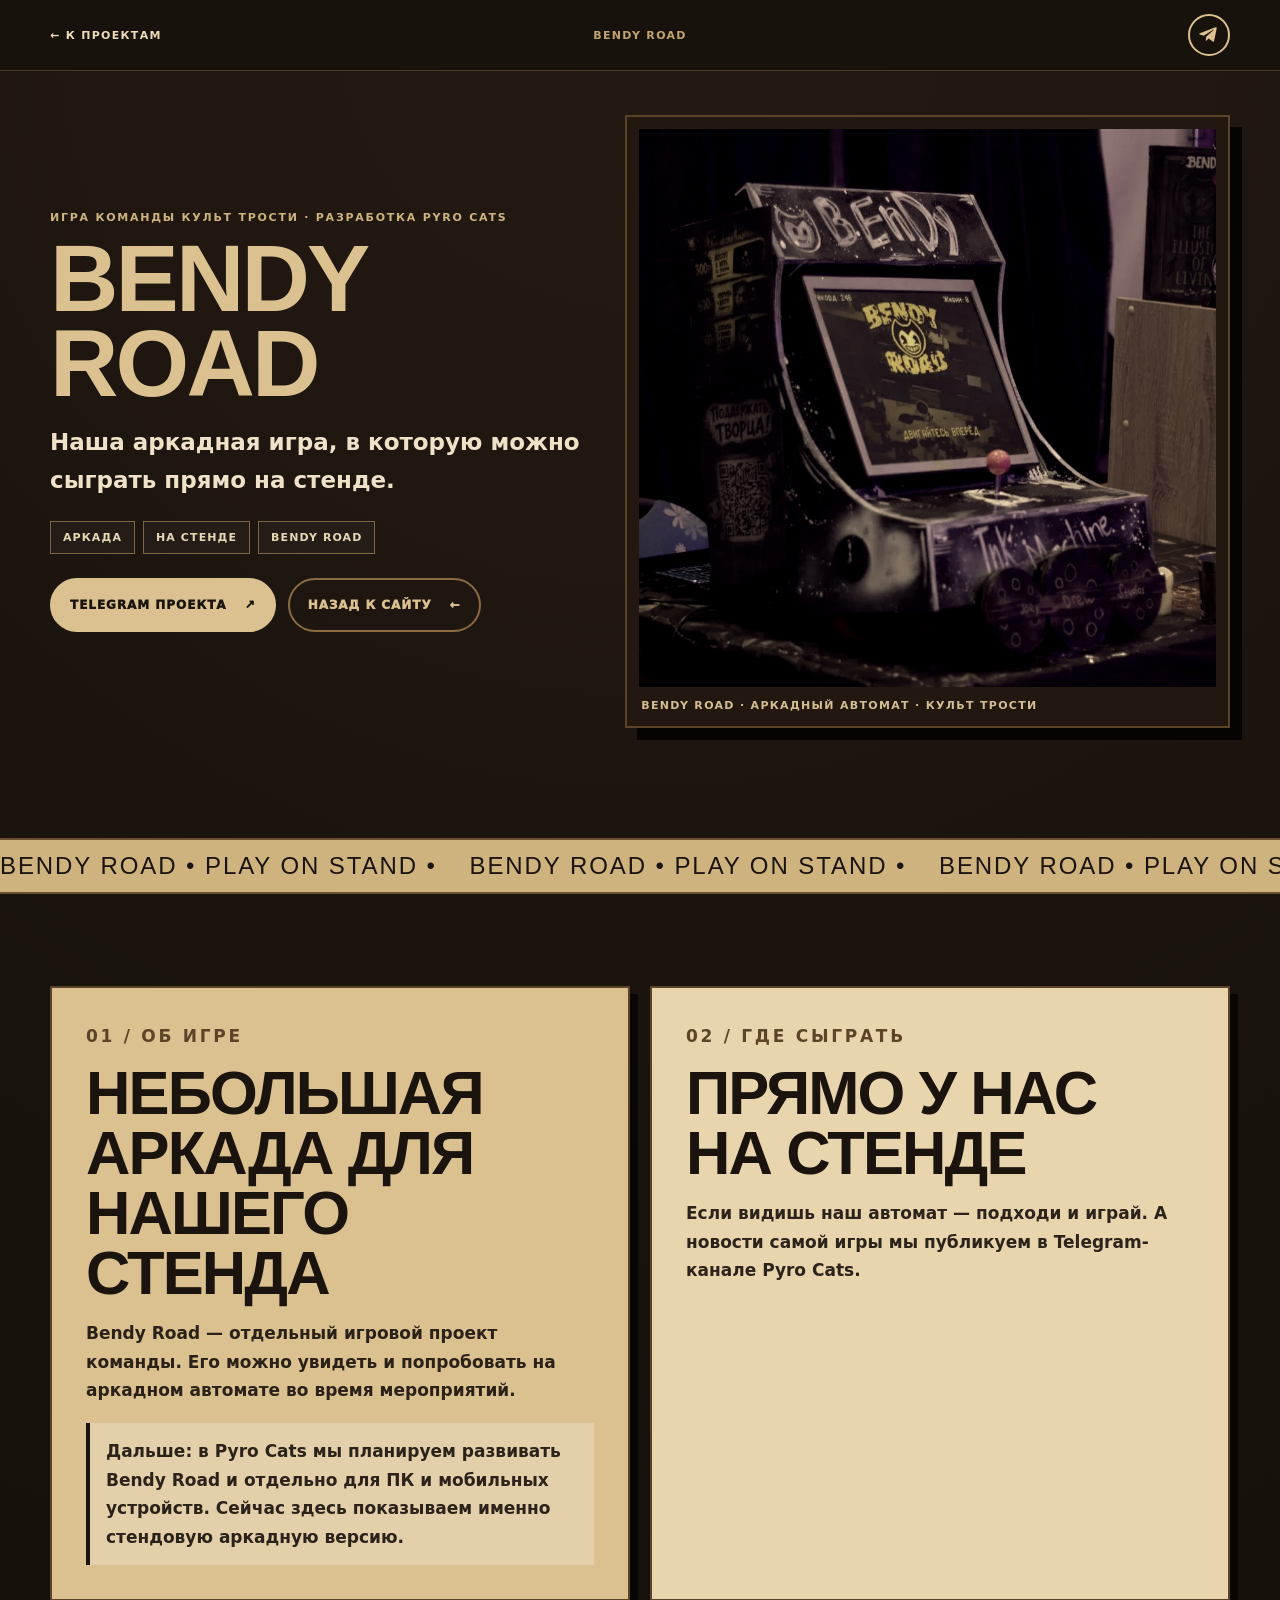
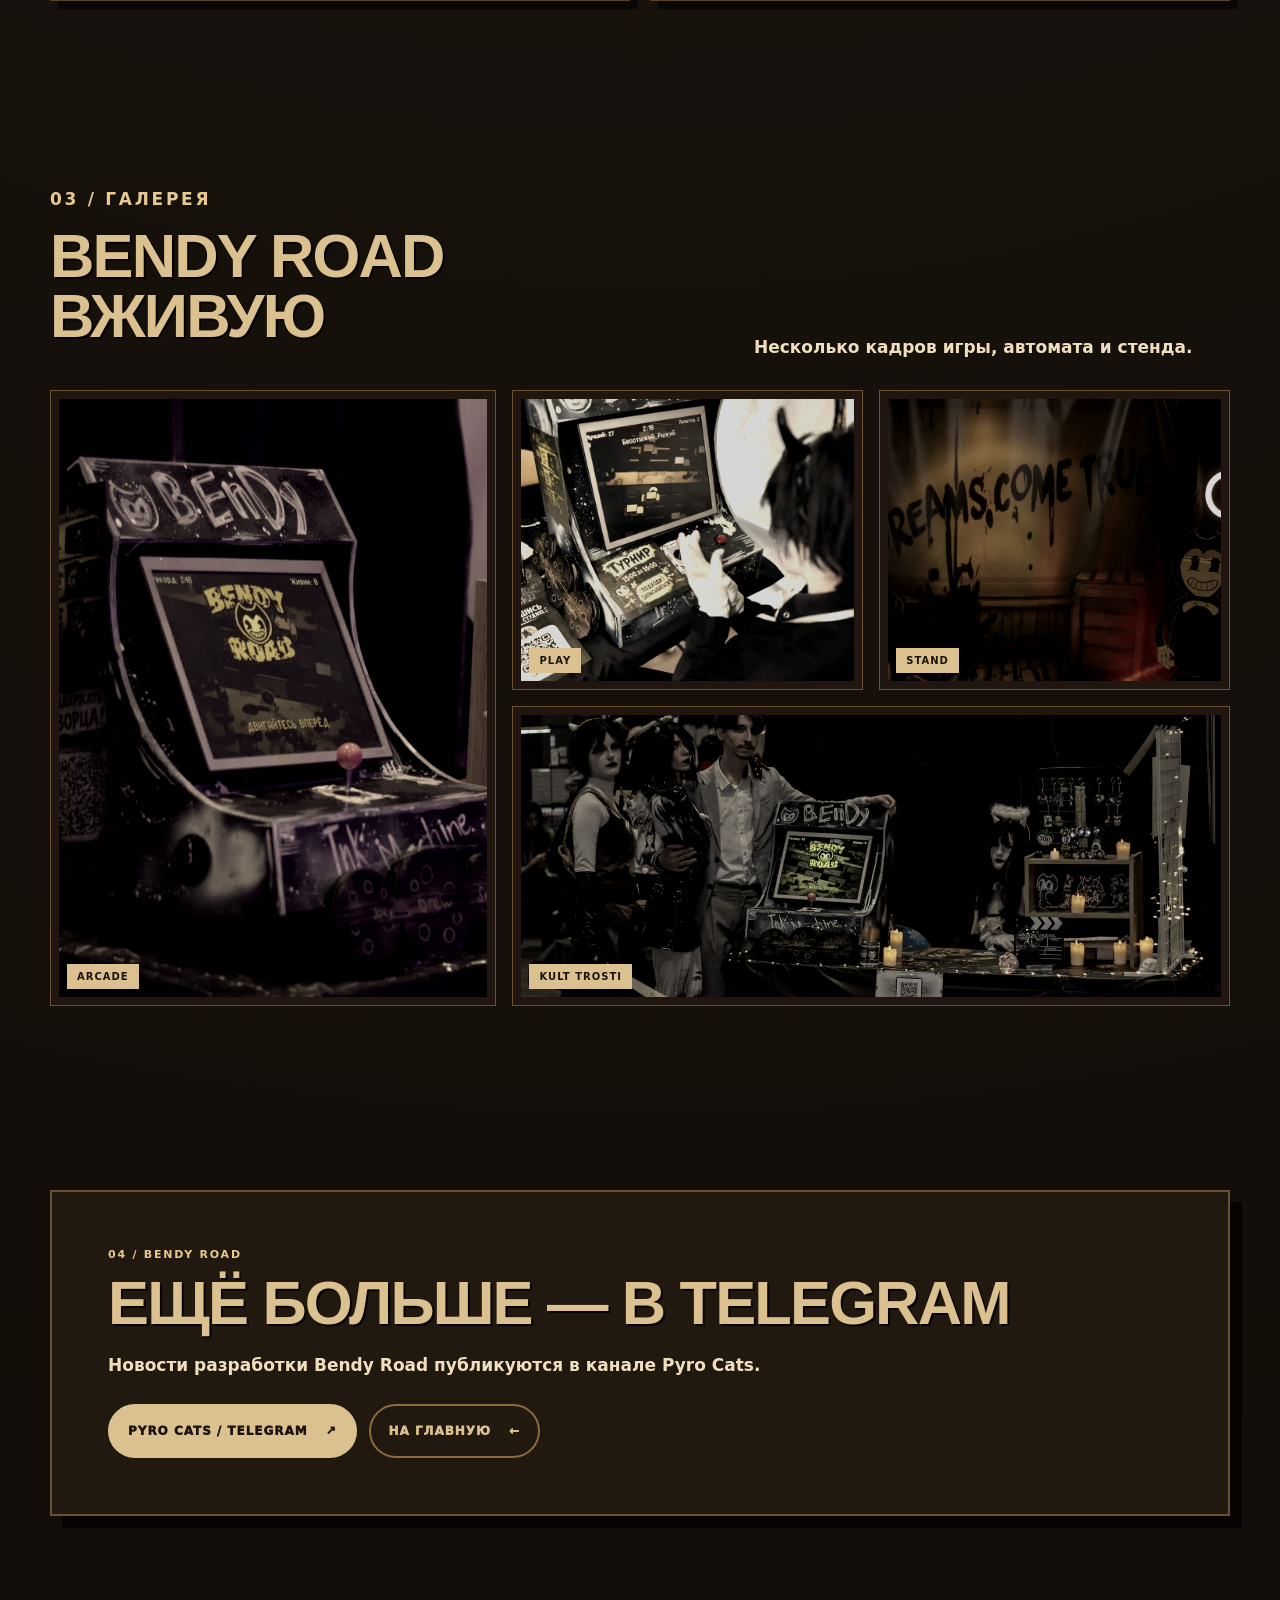
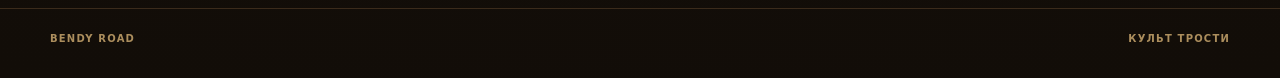
==== commit f544a455: "Make marquees truly seamless and responsive This commit replaces the fixed two-span tickers with dup" ====
--- a/bendy-road.html
+++ b/bendy-road.html
@@ -48,10 +48,11 @@
       </div>
     </section>
 
-    <div class="bendy-ticker" aria-hidden="true">
-      <div class="bendy-ticker__track">
-        <span>BENDY ROAD • PLAY ON STAND • BENDY ROAD • PLAY ON STAND • BENDY ROAD • PLAY ON STAND •&nbsp;</span>
-        <span>BENDY ROAD • PLAY ON STAND • BENDY ROAD • PLAY ON STAND • BENDY ROAD • PLAY ON STAND •&nbsp;</span>
+    <div class="bendy-ticker" data-marquee data-marquee-speed="78" aria-hidden="true">
+      <div class="bendy-ticker__track" data-marquee-track>
+        <div class="bendy-ticker__group" data-marquee-group>
+          <span>BENDY ROAD • PLAY ON STAND •&nbsp;</span>
+        </div>
       </div>
     </div>
 
--- a/css/styles.css
+++ b/css/styles.css
@@ -340,22 +340,36 @@
 }
 
 .marquee {
+  position: relative;
+  width: 100%;
   overflow: hidden;
   margin-top: 22px;
   border-block: 3px solid var(--ink);
   background: var(--ink);
   color: var(--paper);
-  transform: rotate(-1deg) scale(1.01);
-}
-.marquee__track { display: flex; width: max-content; animation: marquee 22s linear infinite; }
+}
+.marquee__track {
+  display: flex;
+  width: max-content;
+  will-change: transform;
+  animation: marqueeMain 24s linear infinite;
+}
 .marquee__track span {
-  padding: 14px 0;
+  display: block;
+  flex: 0 0 auto;
+  padding: 14px 1.5rem 14px 0;
   font-family: Impact, Haettenschweiler, sans-serif;
   font-size: 24px;
   letter-spacing: .06em;
   white-space: nowrap;
 }
-@keyframes marquee { to { transform: translateX(-50%); } }
+.marquee:hover .marquee__track {
+  animation-play-state: paused;
+}
+@keyframes marqueeMain {
+  from { transform: translate3d(0, 0, 0); }
+  to { transform: translate3d(-50%, 0, 0); }
+}
 
 .section-heading {
   display: grid;
@@ -1304,3 +1318,52 @@
 .page--bendy .bendy-cta .bendy-section-no {
   color: #e8c98f;
 }
+
+/* v7: measured, truly seamless marquees on both pages */
+.marquee__track,
+.bendy-ticker__track {
+  display: flex;
+  width: max-content;
+  max-width: none;
+  transform: translate3d(0, 0, 0);
+  animation: none;
+  will-change: transform;
+}
+
+.marquee__group,
+.bendy-ticker__group {
+  display: flex;
+  flex: 0 0 auto;
+  width: max-content;
+}
+
+.marquee__group span,
+.bendy-ticker__group span {
+  display: block;
+  flex: 0 0 auto;
+  white-space: nowrap;
+  padding-right: 1.5rem;
+}
+
+.marquee__track.is-marquee-ready,
+.bendy-ticker__track.is-marquee-ready {
+  animation: seamlessMarquee var(--marquee-duration, 24s) linear infinite;
+}
+
+.marquee:hover .marquee__track.is-marquee-ready,
+.bendy-ticker:hover .bendy-ticker__track.is-marquee-ready {
+  animation-play-state: paused;
+}
+
+@keyframes seamlessMarquee {
+  from { transform: translate3d(0, 0, 0); }
+  to { transform: translate3d(var(--marquee-offset), 0, 0); }
+}
+
+@media (prefers-reduced-motion: reduce) {
+  .marquee__track.is-marquee-ready,
+  .bendy-ticker__track.is-marquee-ready {
+    animation: none !important;
+    transform: none !important;
+  }
+}
